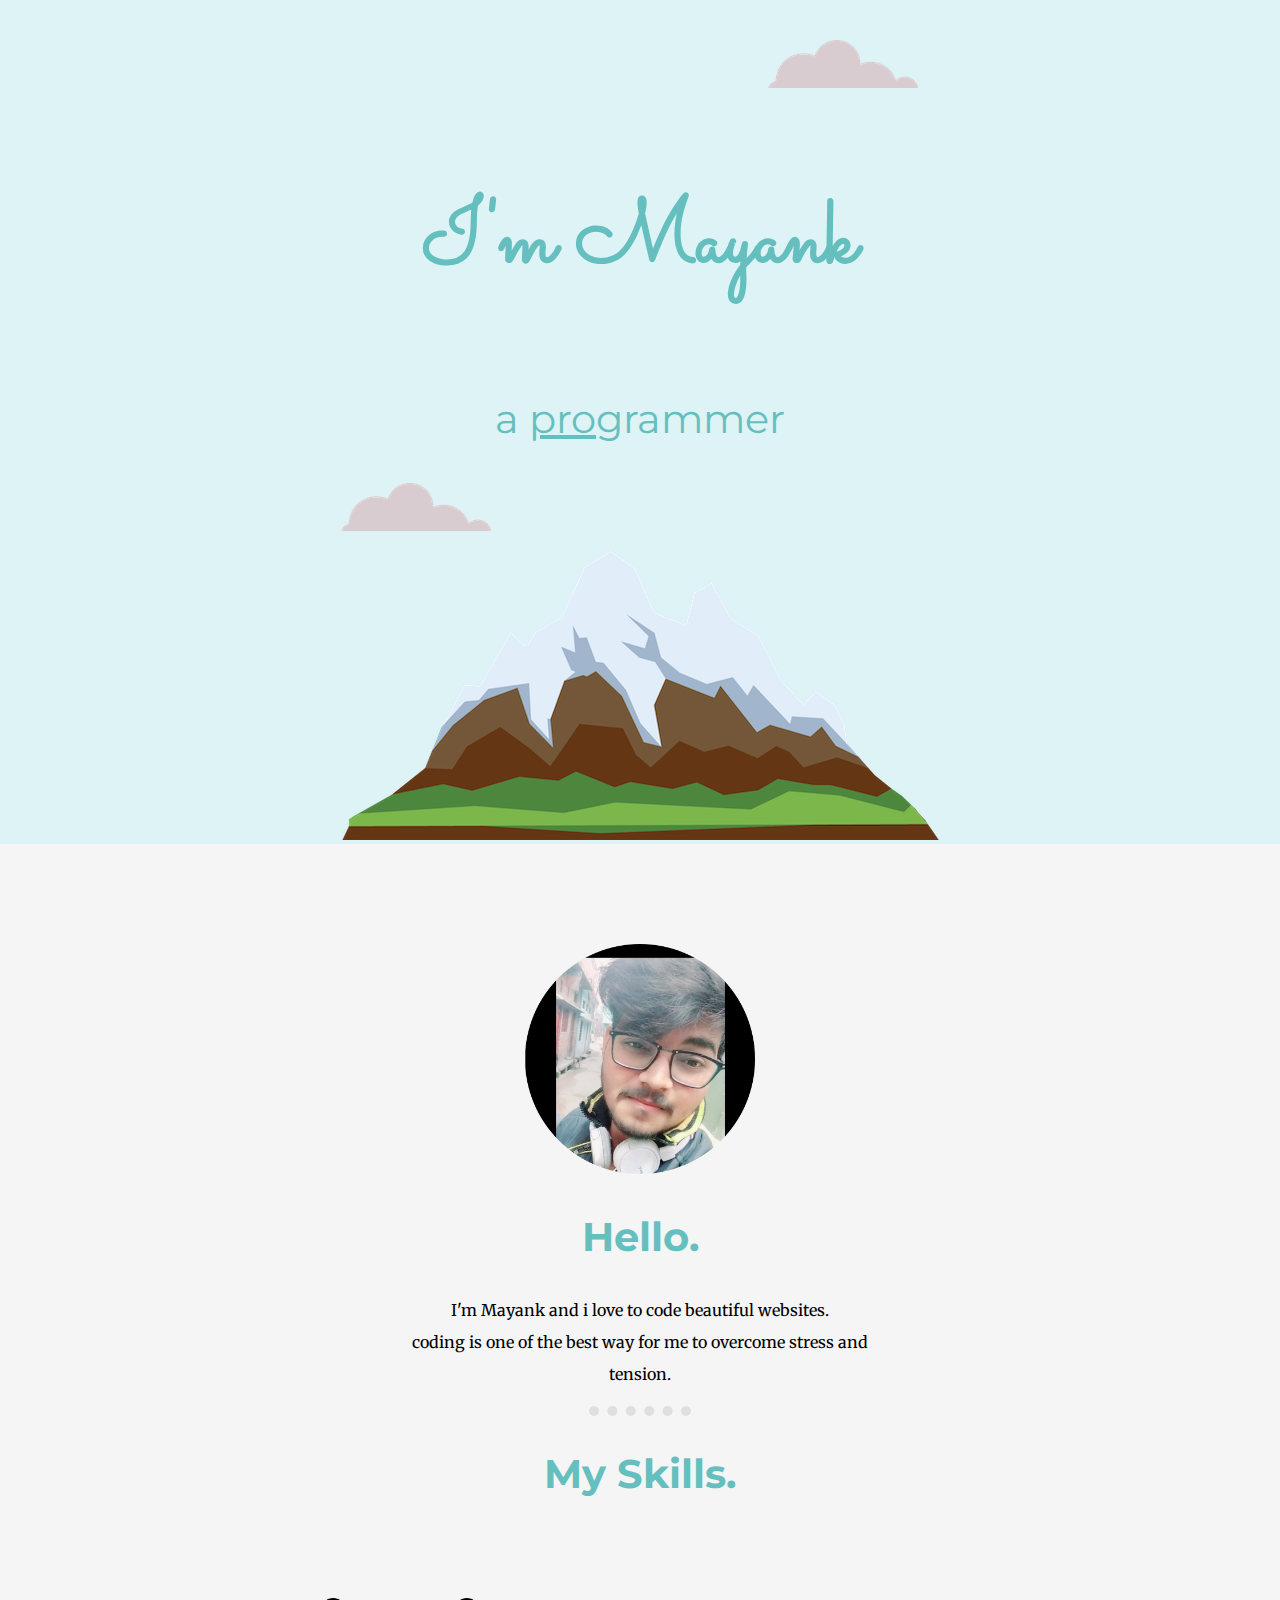
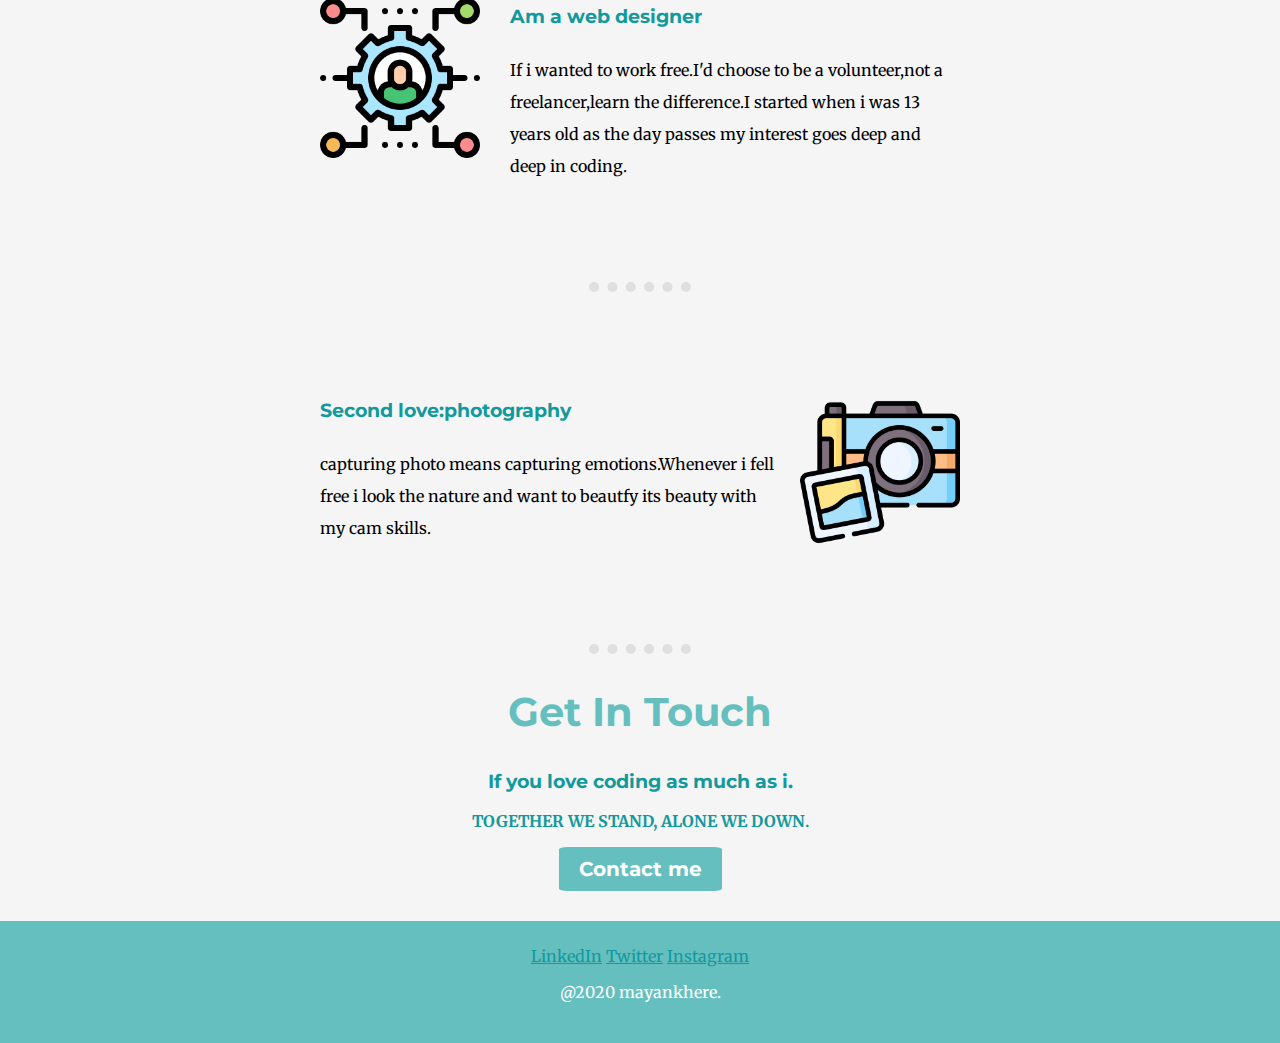
==== index.html @ 7e3e2828 "initialise the mps files" ====
<!DOCTYPE html>
<html>
  <head>
    <meta charset="utf-8">
    <title> mayank's site</title>
    <link rel="stylesheet" href="styles.css">
    <link rel="icon" href="india.ico">
    <link href="https://fonts.googleapis.com/css2?family=Merriweather:wght@300&family=Montserrat:wght@100&family=Sacramento&display=swap" rel="stylesheet">
  </head>
  <body>

    <div class="top">
      <img  class="cloud" src="images/cloud.png" alt="cloud-image">
      <h1>I'm Mayank</h1>
      <h2 class="programmer"><p>a <span class="pro">pro</span>grammer</p></h2>
      <img class="cloud1"  src="images/cloud.png" alt="cloud-image">
      <img class="mountain" src="images/mountain.png" alt="mountain-image">

      <div class="middle-container">
        <div>
          <img class="profile" src="images/mayankcircle.png" alt="mayank's profile image">
          <h2>Hello.</h2>
          <p class="mayank">I'm Mayank and i love to code beautiful websites. <br>
            coding is one of the best way for me to overcome stress and <br>
            tension.
          </p>
        </div>
        <hr>
        <div class="skills">
          <h2>My Skills.</h2>
          <div class="skill-row">
            <img class="skillimage one" src="images/avatar.png" alt="skills">
            <h3>Am a web designer</h3>
            <p>If i wanted to work free.I'd choose to be a volunteer,not a freelancer,learn the difference.I started when i was 13 years old as the day passes my interest goes deep and deep in coding.</p>
          </div>
          <hr>
          <div class="skill-row">
            <img class="skillimage two" src="images/photo.png" alt="skill1">
            <h3> Second love:photography</h3>
            <p>capturing photo means capturing emotions.Whenever i fell free i look the nature and want to beautfy its beauty with my cam skills. </p>
          </div>
        </div>
        <hr>
        <div class="touch">
          <h2>Get In Touch</h2>
          <h3>If you love coding as much as i.</h3>
          <p class="stand">TOGETHER WE STAND, ALONE WE DOWN.</p>
          <button class="btn" type="button">Contact me</button>

         </div>
        <div class="contact-me">
          <a class="footer-link" href="">LinkedIn</a>
        <a class="footer-link" href="">Twitter</a>
        <a class="footer-link" href="">Instagram</a>
        <p style="color:white;">@2020 mayankhere. </p>
      </div>

  </body>
</html>
---- styles.css ----
body{
font-family:Merriweather;
    margin: 0px;
    text-align: center;
    overflow-x: hidden;
}
.top{
  background-color: #ddf3f5;
margin-top: 0px;
}
h1{
  line-height: 2;
  color:#66BFBF;
  font-size: 5.652rem; /* 100%=16px
  1em= 16px rem=rootem means ignore all other size and set to this*/
  font-family: Sacramento;
  margin-top:50px auto 0 auto;

}
h2 {
  color:#66BFBF;
  font-size:2.5rem;
  font-family: Montserrat;
}
h3{
  color: #11999E;
  font-family: Montserrat;
}
.pro{
  text-decoration: underline;
}
.cloud1{
  position: absolute;
}
.cloud{
  margin: 40px 40% 0 60%;
}
.contact-me{
  background-color: #66bfbf;
  margin: 0;
  padding:25px;
}

a{
    color: #11999E;
}
.programmer{
  font-weight: normal;
}
.skill-row{
  width: 50%;
  margin: 100px auto 100px auto;
  text-align: left;
  line-height: 2;
}
.skillimage{
  width: 25%;
}
.one{
  float: left;
  margin-right: 30px;
}
.two{
  float: right;
  margin-left: 20px;
}
.profile{
  width: 18%;
}
hr{

    border-style: none;
    border-top-style: dotted;
    border-color: #e0dede;
    border-width: 10px;
    height: 0px;
    width: 8%;
}
.middle-container{
  padding: 100px 0 0 0;;
  background-color: #f5f5f5;
}
.touch{
  margin: 30PX;
  font-weight: bold;
}
.stand{
  color: #11999e;
}
.mayank{
  text-align: center;
    line-height: 2;
}
.footer-link:hover{
  background-color: white;
}
 .btn{
   color:white;
   background-color:#66bfbf;
   border: 0;
   border-radius:5%;
   font-size: 20px;
   padding: 10px 20px;
   font-weight: bold;
   text-align: centre;
   font-family: Montserrat;

 }
.btn:hover{
  background-color: #01a9b4
}
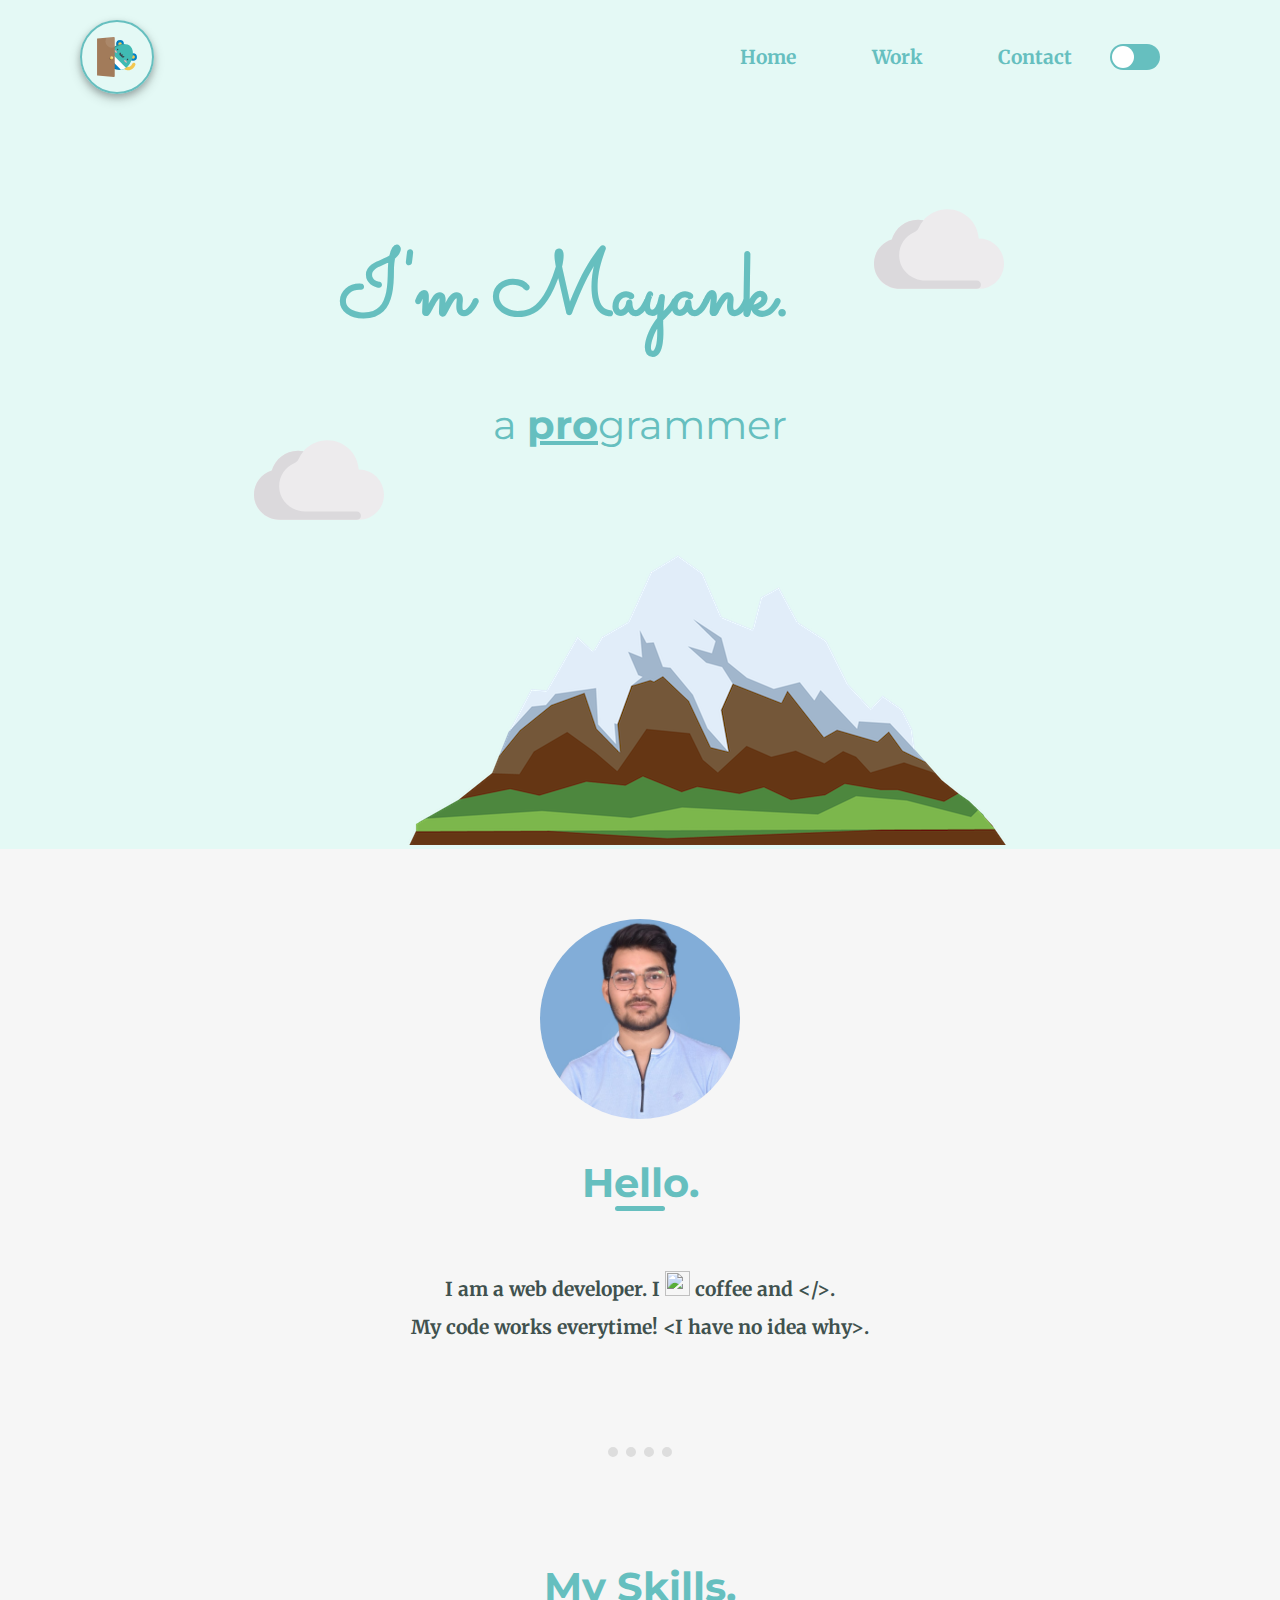
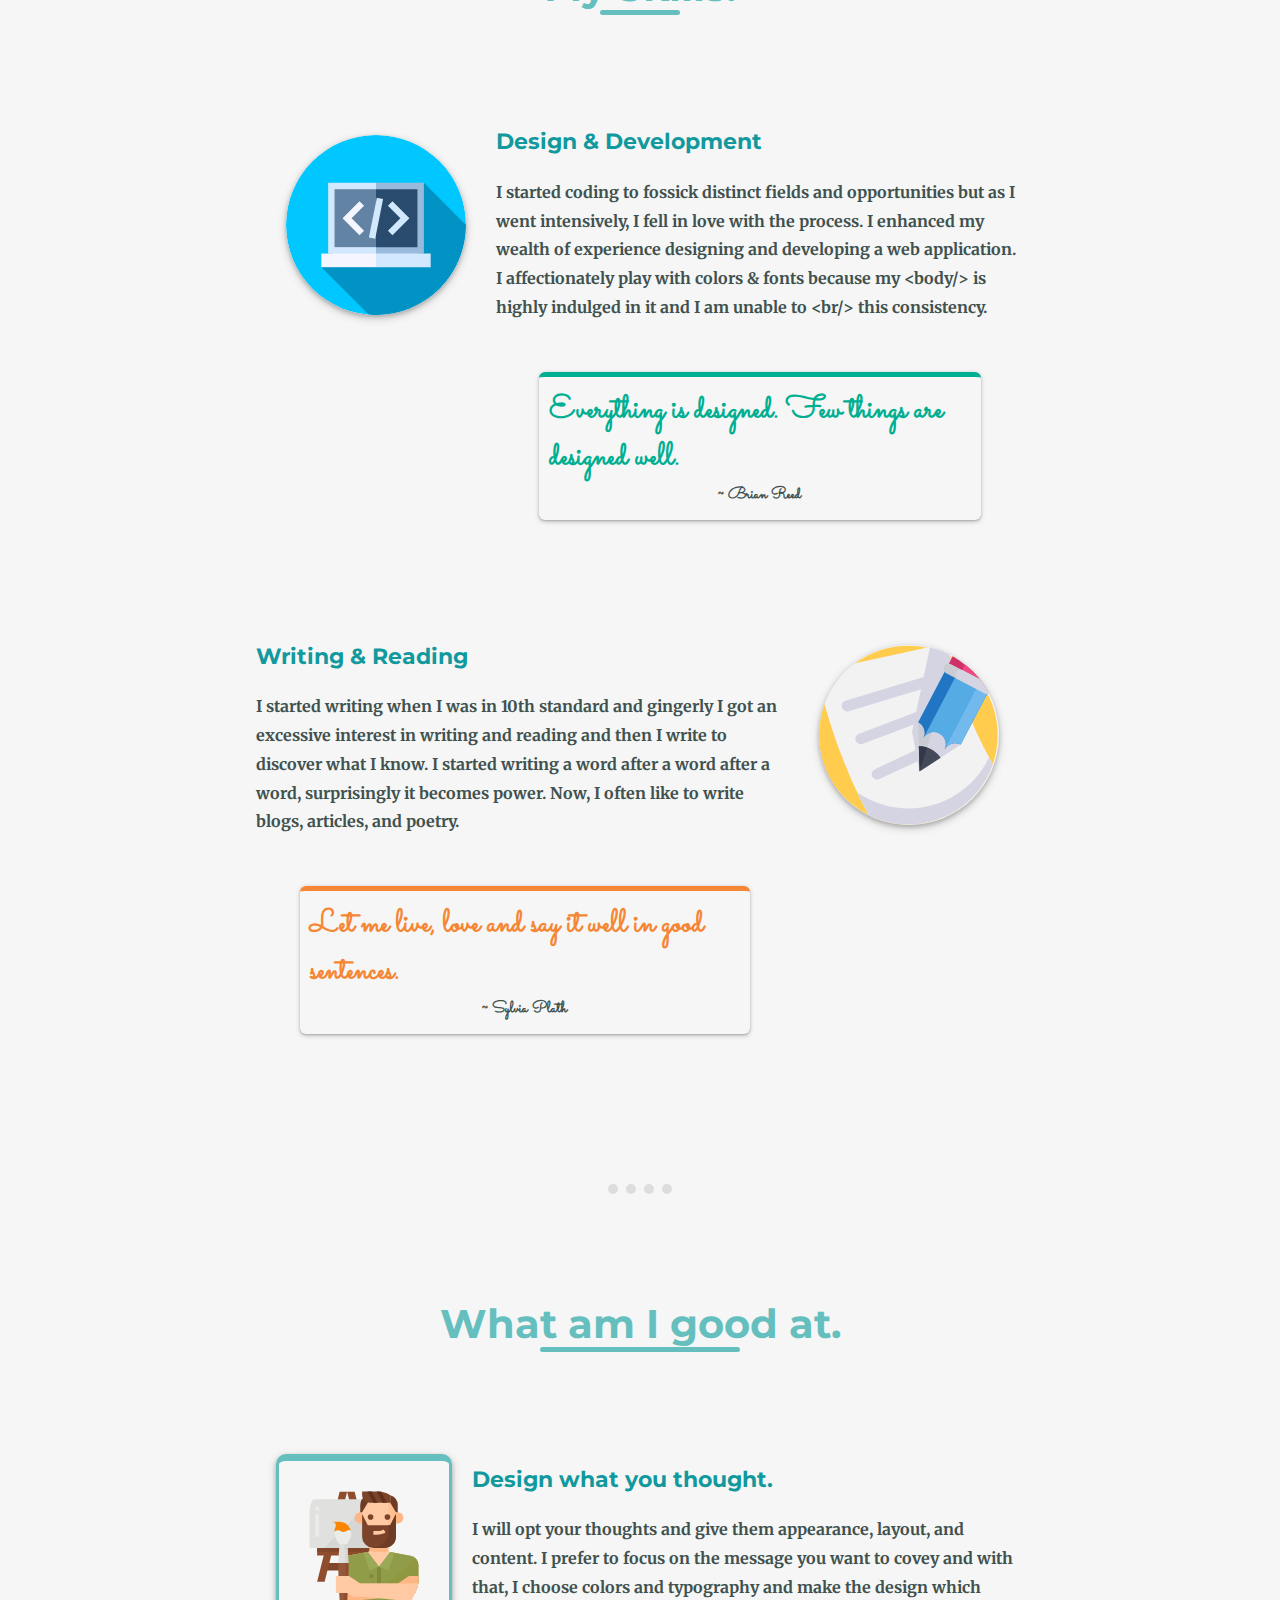
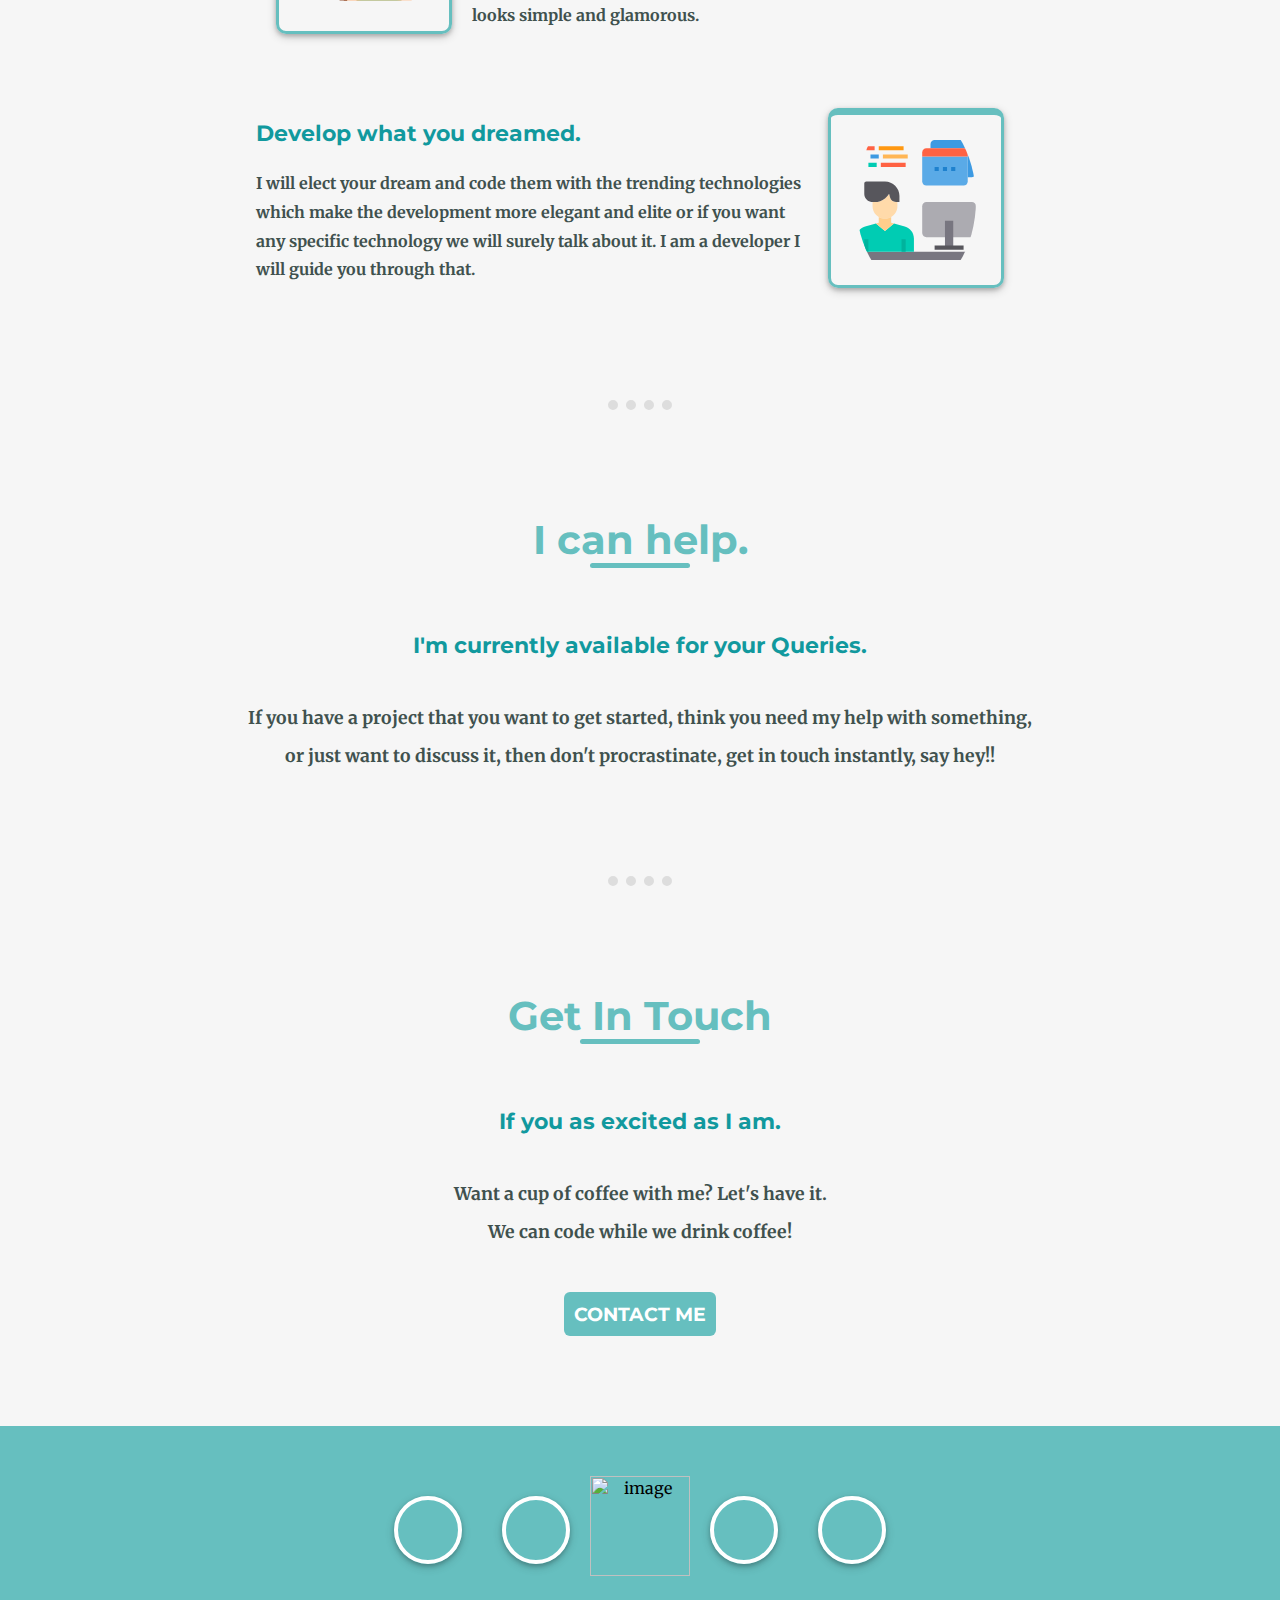
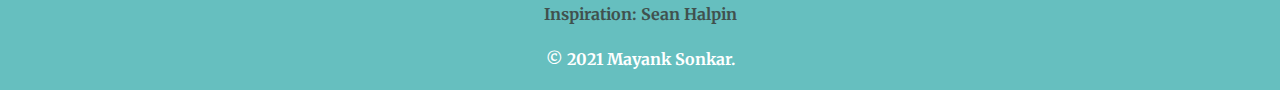
==== commit 5efc35c3: "add files" ====
--- a/index.html
+++ b/index.html
@@ -1,59 +1,142 @@
-<!DOCTYPE html>
 <html>
-  <head>
-    <meta charset="utf-8">
-    <title> mayank's site</title>
-    <link rel="stylesheet" href="styles.css">
-    <link rel="icon" href="india.ico">
-    <link href="https://fonts.googleapis.com/css2?family=Merriweather:wght@300&family=Montserrat:wght@100&family=Sacramento&display=swap" rel="stylesheet">
-  </head>
-  <body>
-
-    <div class="top">
-      <img  class="cloud" src="images/cloud.png" alt="cloud-image">
-      <h1>I'm Mayank</h1>
-      <h2 class="programmer"><p>a <span class="pro">pro</span>grammer</p></h2>
-      <img class="cloud1"  src="images/cloud.png" alt="cloud-image">
-      <img class="mountain" src="images/mountain.png" alt="mountain-image">
-
-      <div class="middle-container">
-        <div>
-          <img class="profile" src="images/mayankcircle.png" alt="mayank's profile image">
-          <h2>Hello.</h2>
-          <p class="mayank">I'm Mayank and i love to code beautiful websites. <br>
-            coding is one of the best way for me to overcome stress and <br>
-            tension.
-          </p>
+    <head>
+        <title>
+           Hey! Mayank 
+        </title>
+        <meta name="viewport" content="width=device-width, initial-scale=1.0">
+        <link rel="icon" href="images/favicon-m.ico">
+        <link rel="stylesheet" href="./style.css">
+        <link rel="preconnect" href="https://fonts.gstatic.com">
+        <link href="https://fonts.googleapis.com/css2?family=Merriweather:wght@300&family=Montserrat&family=Sacramento&display=swap" rel="stylesheet">
+        <script src="https://kit.fontawesome.com/fa950bb389.js" crossorigin="anonymous"></script>
+    </head>
+    <body>
+      <div class="navbar" id="navbar">
+        <div class="hello" id="hello-dark-mode">
+          <img src="images/hello.svg" alt="hello" class="hello-img">
         </div>
-        <hr>
-        <div class="skills">
-          <h2>My Skills.</h2>
-          <div class="skill-row">
-            <img class="skillimage one" src="images/avatar.png" alt="skills">
-            <h3>Am a web designer</h3>
-            <p>If i wanted to work free.I'd choose to be a volunteer,not a freelancer,learn the difference.I started when i was 13 years old as the day passes my interest goes deep and deep in coding.</p>
+        <div class="links-div">
+        <a href="#" class="home nav-link" id="nav-link-one" >Home</a>
+         <a href="#work" class="about nav-link" id="nav-link-two">Work</a>
+         <a href="#contact" class="contact nav-link" id="nav-link-three">Contact</a>
+         <div class="dark-mode">
+          <input type="checkbox" class="checkbox" id="checkbox">
+          <label for="checkbox" class="label" id="label">
+            <i class="fas fa-sun toggle-icon"></i>
+            <i class="fas fa-moon toggle-icon"></i>            
+            <div class="ball"></div>
+          </label>
+        </div>
+        </div>
+      </div>
+        <div class="title" id="title">
+            <h1>I'm Mayank. <img class="top-cloud" src="images/cloud.svg" alt="cloud"></h1>
+            <h2 class="programmer">a <span class="web">pro</span>grammer</h2>
+            <img class="bottom-cloud" src="images/cloud.svg" alt="cloud">
+            <img class="mountain" src="images/mountain.png" alt="mountain">
+        </div>
+        <div class="middle-container">
+            <div class="profile">
+              <img class="pro-img" src="images/profile-me-c.jpeg" alt="profile">
+              <h2>Hello.</h2>
+              <div class="hr-line"></div>
+              <p class="intro" id="dark-mode-one">I am a web developer. I <img class="heart-gif-top" src="https://media.giphy.com/media/LpDmM2wSt6Hm5fKJVa/giphy.gif" alt="heart"> coffee and &lt;/&gt;. <span class="code-works-quote">My code works everytime! &lt;I have no idea why&gt;.</span></p>
+            </div>
+            <hr>
+            <div class="skills">
+              <h2>My Skills.</h2>
+              <div class="hr-line my-skills"></div>
+              <div class="skill-row">
+                <img class="design-and-dev skill-img skill-shadow" src="images/programming.svg" alt="programming">
+                <div class="text">
+                  <h3 id="dark-mode-h3-one">Design & Development</h3>
+                <p id="dark-mode-two">I started coding to fossick distinct fields and opportunities but as I went intensively, I fell in love with the process. I enhanced my wealth of experience designing and developing a web application. I affectionately play with colors & fonts because my  &lt;body/&gt; is highly indulged in it and I am unable to  &lt;br/&gt; this consistency.</p>
+                <div class="writing-quote-container">
+                  <h3 class="writing-quote dev-design">Everything is designed. Few things are designed well.</h3>
+                  <p class="writing-quote-author" id="author-name-one">~ Brian Reed</p>
+                </div>  
+              </div>
+                </div>
+              <div class="skill-row skill-row-opp">
+                <div class="text">
+                <h3 id="dark-mode-h3-two">Writing & Reading</h3>
+                <p id="dark-mode-three">I started writing when I was in 10th standard and gingerly I got an excessive interest in writing and reading and then I write to discover what I know. I started writing a word after a word after a word, surprisingly it becomes power. Now, I often like to write blogs, articles, and poetry.</p>
+              <div class="writing-quote-container writing-border">
+                <h3 class="writing-quote">Let me live, love and say it well in good sentences.</h3>
+                <p class="writing-quote-author" id="author-name-two">~ Sylvia Plath</p>
+              </div>
+              </div>
+              <img class="writing skill-img skill-shadow" src="images/letter.svg" alt="letter">
+              </div>
+            </div>
+            <a id="work"></a>
+            <hr>
+            <div class="skills">
+              <h2>What am I good at.</h2>
+              <div class="hr-line what-am-i-good-at"></div>
+              <div class="skill-row">
+                <div class="do-img">
+                   <img class="design-and-dev skill-img design-img" src="images/design.svg" alt="programming">
+                </div>
+                <div class="text">
+                  <h3 id="dark-mode-h3-three">Design what you thought.</h3>
+                <p id="dark-mode-four">I will opt your thoughts and give them appearance, layout, and content. I prefer to focus on the message you want to covey and with that, I choose colors and typography and make the design which looks simple and glamorous.</p>
+              </div>
+                </div>
+              <div class="skill-row skill-row-opp">
+                <div class="text">
+                <h3 id="dark-mode-h3-four">Develop what you dreamed.</h3>
+                <p id="dark-mode-five">I will elect your dream and code them with the trending technologies which make the development more elegant and elite or if you want any specific technology we will surely talk about it. I am a developer I will guide you through that.</p>
+              </div>
+              <div class="do-img">
+                <img class="writing skill-img develop-img" src="images/develop.svg" alt="letter">
+              </div>
+              </div>
+            </div>
+            <a id="contact"></a>
+              <hr>
+              <div class="skills">
+                <h2>I can help.</h2>
+                <div class="hr-line i-can-help"></div>
+                <div class="">
+                  <img class="" src="" alt="">
+                  <h3 class="extra-h3" id="dark-mode-h3-five">I'm currently available for your Queries.</h3>
+                  <p class="extra-p" id="dark-mode-six">If you have a project that you want to get started, think you need my help with something,<span class="code-works-quote"> or just want to discuss it, then don't procrastinate, get in touch instantly, say hey!!</span></p>
+                </div>
+                <hr>
+            <div class="contact-me">
+              <h2>Get In Touch</h2>
+              <div class="hr-line get-in-touch"></div>
+              <h3 class="extra-h3" id="dark-mode-h3-six">If you as excited as I am.</h3>
+              <p class="extra-p"  id="dark-mode-seven">Want a cup of coffee with me? Let's have it.<span class="code-works-quote">We can code while we drink coffee!</span> </p>
+              <a class="btn" id="btn" href="mailto:hey.mayank.here@gmail.com">CONTACT ME</a>
+            </div>
           </div>
-          <hr>
-          <div class="skill-row">
-            <img class="skillimage two" src="images/photo.png" alt="skill1">
-            <h3> Second love:photography</h3>
-            <p>capturing photo means capturing emotions.Whenever i fell free i look the nature and want to beautfy its beauty with my cam skills. </p>
+          
+          
+          <div class="bottom-container" id="bottom-container">
+            <div class="icon-container">
+              <a class="icon-div" id="icon-div-dark-one" href="https://www.instagram.com/a_believer_70/">
+                <i class="fab fa-instagram icon"></i>
+              </a>
+              <a class="icon-div" id="icon-div-dark-two" href="https://www.linkedin.com/in/mayank-sonkar-17a8401b6/">
+                <i class="fab fa-linkedin icon"></i>
+              </a>
+              <div>
+                <img class="heart-gif-bottom" src="https://media.giphy.com/media/kfRKF0iqA8jyDqq1nH/giphy.gif" alt="image">
+              </div>
+              <a class="icon-div" id="icon-div-dark-three" href="https://github.com/mayank2021">
+                <i class="fab fa-github icon"></i>
+              </a> 
+              <a class="icon-div" id="icon-div-dark-four" href="https://www.facebook.com/profile.php?id=100007711750608">
+                <i class="fab fa-facebook-square icon"></i>
+              </a>
+            </div>
+          <div>
+            <p>Inspiration: Sean Halpin</p>
+            <p class="copyright"> &COPY; 2021 Mayank Sonkar.</p>
           </div>
-        </div>
-        <hr>
-        <div class="touch">
-          <h2>Get In Touch</h2>
-          <h3>If you love coding as much as i.</h3>
-          <p class="stand">TOGETHER WE STAND, ALONE WE DOWN.</p>
-          <button class="btn" type="button">Contact me</button>
-
-         </div>
-        <div class="contact-me">
-          <a class="footer-link" href="">LinkedIn</a>
-        <a class="footer-link" href="">Twitter</a>
-        <a class="footer-link" href="">Instagram</a>
-        <p style="color:white;">@2020 mayankhere. </p>
-      </div>
-
-  </body>
-</html>
+          </div>      
+          <script src="./index.js"></script>    
+    </body>
+</html>--- a/style.css
+++ b/style.css
@@ -0,0 +1,555 @@
+body{
+    padding: 0;
+    margin: 0;
+    text-align: center;
+    font-family: 'Merriweather', serif;
+    background-color: #f6f6f6;
+}
+
+h1{
+    font-family: 'Sacramento', cursive;
+    font-size: 5.625rem;
+    margin: 50px auto 0 auto;
+    color: #66BFBF;
+}
+h2{
+    font-family: 'Montserrat', sans-serif;
+    font-size: 2.5rem;
+    font-weight: bold;
+    line-height: 1.5;
+    color: #66BFBF;
+}
+.programmer{
+    font-weight: normal;
+}
+h3{
+    font-family: 'Montserrat', sans-serif;
+    color: #11999E;
+    font-weight: bolder;
+    font-size: 1.4rem;
+}
+.dark-mode-h3{
+color: #66BFBF;
+}
+.extra-h3{
+    margin-bottom: 40px;
+}
+p{
+    color:#40514E;
+    line-height: 1.8;
+    font-weight: bold;
+    font-size: 1.0rem;
+}
+.extra-p{
+    margin-bottom: 50px;
+    line-height: 2.2;
+    font-size: 1.1rem;
+}
+hr{
+    border: none;
+    border-top: 10px dotted #dddddd;
+    width: 5%;
+    font-size: 2rem;
+    margin: 100px auto;
+}
+.navbar{
+    display: flex;
+    justify-content: space-between;
+    padding: 20px 120px 20px 80px;
+    position: -webkit-sticky;
+    position: sticky;
+    top: 0;
+    background: #E4F9F5;
+    z-index: 10;
+   
+}
+.nav-link{
+    color:66BFBF;
+    font-weight: bold;
+    margin: 0 30px;
+    text-decoration: none;
+    font-size: 1.2rem;
+    padding: 6px;
+    font-family: 'Merriweather', serif;
+    border: 2px solid #E4F9F5;
+}
+.links-div{
+    display: flex;
+    align-items: center;
+}
+.nav-link:hover{
+    color:red;
+    border: 2px solid red;
+    border-radius: 8px;
+    box-shadow: 0 3px 6px 0 rgba(0, 0, 0, 0.2), 0 5px 12px 0 rgba(0, 0, 0, 0.19);
+}
+
+.title{
+    background-color: #E4F9F5;
+    position: relative;
+    padding-top: 20px;
+}
+.web{
+    text-decoration: underline;
+    font-weight: bold;
+}
+.top-cloud{
+  width: 130px;
+  position: relative;
+  left: 5%;
+  top:0;
+}
+.bottom-cloud{
+    width: 130px;
+    position: relative;
+    bottom: 300px;
+    right: 20px;
+
+}
+.bg-video{
+    position: absolute;
+    top: 0;
+    left: 0;
+    height: 100%;
+    width: 100%;
+    z-index: -10;
+    opacity: .2;
+    overflow: hidden;
+}
+.bg-video_content{
+    height: 100%;
+    width: 100%;
+    object-fit: cover;
+}
+.hello{
+border: 2px solid #66BFBF;
+width: 50px;
+height: 50px;
+display: flex;
+align-items: center;
+justify-content: center;
+border-radius: 50%;
+padding: 10px;
+box-shadow: 0 3px 6px 0 rgba(0, 0, 0, 0.2), 0 5px 12px 0 rgba(0, 0, 0, 0.19);
+transition: 0.5s;
+}
+.hello-img{
+    width: 40px;
+}
+.hello:hover{
+   transform: scale(1.1);
+}
+.profile{
+    margin-top: 70px;
+}
+.pro-img{
+    width: 200px;
+    height: 200px;
+    border-radius: 50%;
+    transition: 0.5s;
+}
+.pro-img:hover{
+    box-shadow: 0 3px 6px 0 rgba(0, 0, 0, 0.2), 0 5px 12px 0 rgba(0, 0, 0, 0.19);
+}
+.code-works-quote::before{
+    content: "\a";
+    white-space: pre;
+}
+/* ---------------------------skills------------------------------- */
+
+.design-and-dev{
+    height: 180px;
+    width: 180px;
+    margin: 30px;
+}
+.skill-row{
+    display: flex;
+    width: 60%;
+    margin: 50px auto;
+}
+.skill-shadow{
+    box-shadow: 0 2px 4px 0 rgba(0, 0, 0, 0.2), 0 3px 10px 0 rgba(0, 0, 0, 0.19);
+    border-radius: 50%;
+}
+.writing{
+    height: 180px;
+    width: 180px;
+    margin: 25px;
+}
+.text{
+    text-align: left;
+}
+.writing-quote-container{
+    font-family: 'Sacramento', cursive;
+    box-shadow: 0 1px 2px 0 rgba(0, 0, 0, 0.2), 0 1.5px 5px 0 rgba(0, 0, 0, 0.19);
+    display: flex;
+    flex-direction: column;
+    justify-content: center;
+    align-items: center;
+    width: 80%;
+    padding: 10px;
+    margin: 50px auto;
+    border-radius: 6px;
+    border-top: 5px solid #00af91;
+}
+.writing-quote{
+    font-family: 'Sacramento', cursive;
+    font-size: 2rem;
+    color:	#f58634;
+    margin: 0;
+}
+.writing-border{
+    border-top: 5px solid #f58634;
+}
+.dev-design{
+    color:#00af91;
+    opacity: 1;
+}
+.writing-quote-author{
+ margin: 0;
+
+}
+
+
+/* -------------------------------------------------------bottom-container----------------------------------------------- */
+.btn{
+    text-decoration: none;
+    background-color:#66BFBF;
+    color: white;
+    padding: 10px;
+    border-radius: 6px;
+    font-family: 'Montserrat', sans-serif;
+    font-weight: bold;
+    font-size: 1.2rem;
+}
+.btn:hover{
+color:#66BFBF;
+background-color: white;
+border: 2px solid #66BFBF;  
+}
+.contact-me{
+ margin: 100px 0;
+}
+
+.bottom-container{
+    background-color: #66BFBF;
+    padding-top: 50px;
+    display: flex;
+    flex-direction: column;
+    align-items: center;
+    justify-content: center;
+}
+.footer-link{
+    color: white;
+    text-decoration: none;
+    margin: 20px;
+}
+.copyright{
+    color: white;
+}
+
+/* ---------------------------------------------------what can i do------------------------------------ */
+
+.do-img{
+    border: 3px solid #66BFBF;
+    border-top: 7px solid #66BFBF;
+    width: 170px;
+    height: 170px;
+    display: flex;
+    align-items: center;
+    justify-content: center;
+    margin: auto 20px;
+    border-radius: 10px; 
+    box-shadow: 0 2px 4px 0 rgba(0, 0, 0, 0.2), 0 3px 10px 0 rgba(0, 0, 0, 0.19);
+
+}
+.design-img{
+   width: 120px;
+    border-radius: 50%;
+}
+.develop-img{
+    width: 120px;
+     border-radius: 50%;
+ }
+ .heart-gif{
+     width: 50px;
+     margin:0 10px;
+ }
+ .heart-gif-bottom{
+     width: 100px;
+     align-self: flex-start;
+ }
+ .icon{
+     font-size: 35px;
+     margin:10px;
+ }
+ .icon-div{
+     border: 4px solid white;
+     width: 60px;
+     height: 60px;
+     border-radius: 50%;
+     margin: 20px;
+     display: flex;
+     align-items: center;
+     justify-content: center;
+     cursor: pointer;
+     box-shadow: 0 2px 4px 0 rgba(0, 0, 0, 0.2), 0 3px 10px 0 rgba(0, 0, 0, 0.19);
+     color:white;
+     transition: 0.5s;
+ }
+ .icon-div:hover{
+     color:#66BFBF;
+     transform: scale(1.2);
+     background-color: white;
+ }
+ .icon-container{
+     display: flex;
+ }
+ .intro{
+     line-height: 2;
+     font-size: 1.2rem
+ }
+ .heart-gif-top{
+     width: 25px;
+ }
+ .hr-line{
+     width: 50px;
+     height: 5px;
+     position: relative;
+     bottom: 40px;
+     border-radius: 10px;
+     background: #66BFBF;
+     margin: 0 auto;
+     transition: 1s;
+ }
+ .my-skills{
+     width: 80px;
+ }
+ .what-am-i-good-at{
+   width: 200px;
+ }
+ .i-can-help{
+  width: 100px;
+ }
+ .get-in-touch{
+   width: 120PX;
+ }
+ @media (max-width:450px){
+    h1{
+        font-size: 3.0rem;
+    }
+    h2{
+        font-size: 2.0rem;;
+        line-height: 1.2;
+    }
+    .programmer{
+        font-size: 1.5rem;
+    }
+    h3{
+        font-weight: bolder;
+        font-size: 1.4rem;
+    }
+    .pro-img{
+        width: 150px;
+        height: 150px ;
+    }
+    .profile{
+        margin-top: 50px;
+    }
+    .intro{
+        line-height: 2;
+        font-size: 1rem;
+        padding: 0 20px;
+        text-align: justify;
+        text-justify: inter-word;
+       
+    }
+    p{
+        line-height: 1.8;
+        font-size: 0.9rem;
+        text-align: justify;
+    }
+    .extra-h3{
+        font-size: 1.2rem;
+        line-height: 2;
+        padding: 0 20px;
+    }
+    .extra-p{
+        font-size: 1.0rem;
+        text-align: justify;
+        padding: 0 20px;
+    }
+    hr{
+        width: 20%;
+        margin: 70px auto;
+    }
+    .navbar{
+        padding: 20px;    
+    }
+    .nav-link{
+        margin: 0 10px;
+        font-size: 0.8rem;
+    }
+    .top-cloud{
+      width: 50px;
+      position: absolute;
+      left: 75%;
+      top:20px;
+    }
+    .bottom-cloud{
+        width: 50px;
+        position: absolute;
+        bottom: 140px;
+        right:75%;    
+    }
+    .mountain{
+        width: 300px;
+        margin: 0 auto;
+    }
+    .hello{
+    width: 30px;
+    height: 30px;
+    padding: 10px;
+    }
+    .hello-img{
+        width: 30px;
+    }
+    .code-works-quote::before{
+        content: " ";
+        white-space:inherit;
+    }
+
+    /* ---------------------------skills------------------------------- */
+    
+    .skill-row{
+        display: flex;
+        flex-direction:column;
+        align-items: center;
+        justify-content: center;
+        width: 90%;
+        margin: 40px auto;
+    }
+    .skill-row-opp{
+        display: flex;
+        flex-direction: column-reverse;
+    }
+    .text{
+        text-align: center;
+    }
+    
+    
+    /* -------------------------------------------------------bottom-container----------------------------------------------- */
+    .contact-me{
+     margin: 100px 0;
+    }
+    
+    .footer-link{
+        margin: 20px;
+    }
+    
+    /* ---------------------------------------------------what can i do------------------------------------ */
+     .heart-gif{
+         width: 50px;
+         margin:0 10px;
+     }
+     .heart-gif-bottom{
+         width: 50px;
+     }
+     .icon{
+         font-size: 20px;
+         margin:10px;
+     }
+     .icon-div{
+         border: 3px solid white;
+         width:35px;
+         height: 35px;
+         margin: 10px;
+     }    
+     .heart-gif-top{
+         width: 25px;
+     }
+     .hr-line{
+         bottom: 25px;
+     }
+ }
+/* ---------------------------------------darkmode---------------------------------------------- */
+.label{
+    width: 50px;
+    height: 26px;
+    display: flex;
+    background-color:#66BFBF;
+    border-radius: 50px;
+    margin: 0 auto;
+    color: white;
+    font-size: 0.5rem;
+    justify-content: center;
+    align-items: center;
+    position: relative;
+    cursor: pointer;
+}
+.checkbox{
+    opacity: 1;
+    position: absolute;
+}
+.checkbox:checked + .label .ball{
+    transform: translateX(24px);
+}
+.ball{
+    width: 22px;
+    height: 22px;
+    background-color: white;
+    border-radius: 50%;
+    position: absolute;
+    left: 2px;
+    top: 2px;
+    transition: transform 0.3s linear;
+}
+.toggle-icon{
+ width: 20px;
+ font-size: 0.8rem;
+}
+body.dark{
+    background-color: #424242;
+}
+.dark{
+    color: #e0e0e0;
+}
+.darkone{
+    background-color: #111;
+}
+.title-dark{
+    background-color: #212121;
+}
+.navbar-dark{
+    background-color: #212121;
+}
+.bottom-container-dark{
+    background-color: #212121;   
+}
+.btn-dark{
+    background-color: #212121; 
+}
+.btn-dark:hover{
+ color: #212121;
+ border: 2px solid #212121;
+}
+.nav-link-dark{
+    border: 2px solid #212121;
+}
+.nav-link-dark:hover{
+    border: 2px solid #54e346;
+    color: #54e346;
+}
+.author-name-dark{
+  color:#e0e0e0 ;
+}
+.icon-div-dark-mode{
+    box-shadow: 0 2px 4px 0	rgba(255,255,255,0.4), 0 3px 10px 0 rgba(255, 255, 255, 0.19);
+}
+.icon-div-dark-mode:hover{
+color:#212121
+}
+.hello-dark-mode{
+    box-shadow: 0 3px 6px 0 rgba(102,191,191,0.2), 0 5px 12px 0 rgb(102,191,191,0.19);
+}
+/* -------------------------------------------------end------------------------------- */